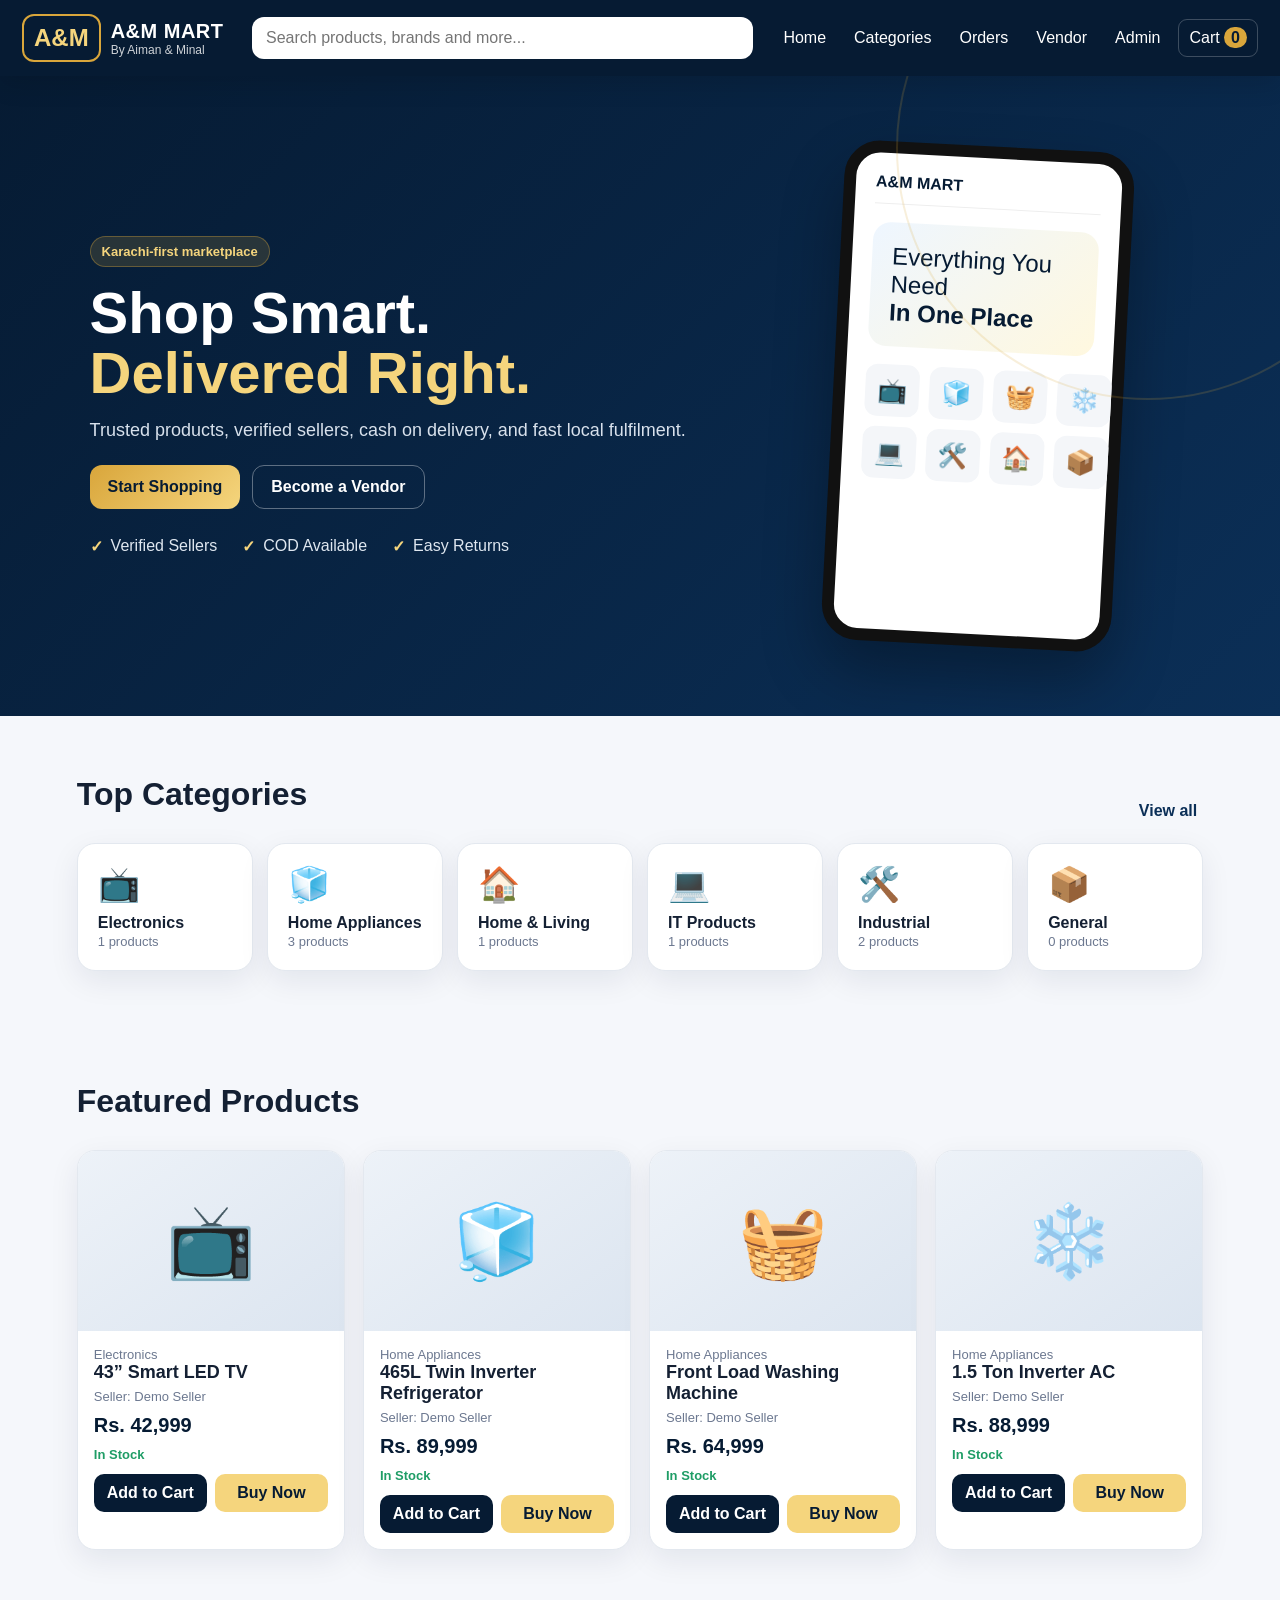
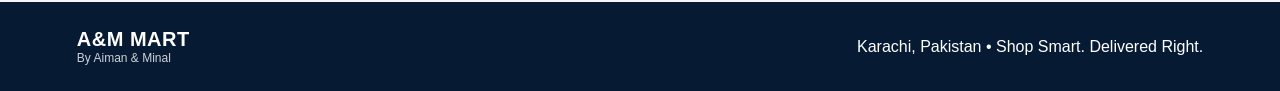
==== index.html @ db230c42 "Add files via upload" ====
<!doctype html>
<html lang="en">
<head>
  <meta charset="utf-8" />
  <meta name="viewport" content="width=device-width,initial-scale=1" />
  <title>A&M MART — By Aiman & Minal</title>
  <meta name="description" content="A&M MART — Shop Smart. Delivered Right." />
  <link rel="stylesheet" href="styles.css" />
</head>
<body>
  <header class="topbar">
    <div class="brand" onclick="go('home')">
      <div class="brand-mark">A&M</div>
      <div><div class="brand-name">A&M MART</div><div class="brand-sub">By Aiman & Minal</div></div>
    </div>
    <div class="search-wrap"><input id="searchInput" placeholder="Search products, brands and more..." oninput="renderProducts()" /></div>
    <nav class="nav-actions">
      <button onclick="go('home')">Home</button><button onclick="go('categories')">Categories</button><button onclick="go('orders')">Orders</button><button onclick="go('vendor')">Vendor</button><button onclick="go('admin')">Admin</button><button class="cart-btn" onclick="go('cart')">Cart <span id="cartCount">0</span></button>
    </nav>
  </header>
  <main>
    <section id="home" class="view active">
      <section class="hero">
        <div>
          <span class="pill">Karachi-first marketplace</span>
          <h1>Shop Smart.<br/><span>Delivered Right.</span></h1>
          <p>Trusted products, verified sellers, cash on delivery, and fast local fulfilment.</p>
          <div class="hero-actions"><button class="primary" onclick="go('categories')">Start Shopping</button><button class="ghost" onclick="go('vendor')">Become a Vendor</button></div>
          <div class="trust-grid"><div><b>✓</b><span>Verified Sellers</span></div><div><b>✓</b><span>COD Available</span></div><div><b>✓</b><span>Easy Returns</span></div></div>
        </div>
        <div class="hero-card"><div class="phone"><div class="phone-top">A&M MART</div><div class="promo">Everything You Need<br/><b>In One Place</b></div><div class="mini-grid"><span>📺</span><span>🧊</span><span>🧺</span><span>❄️</span><span>💻</span><span>🛠️</span><span>🏠</span><span>📦</span></div></div></div>
      </section>
      <section class="section"><div class="section-head"><h2>Top Categories</h2><button class="link-btn" onclick="go('categories')">View all</button></div><div id="categoryCards" class="category-grid"></div></section>
      <section class="section"><div class="section-head"><h2>Featured Products</h2></div><div id="featuredProducts" class="product-grid"></div></section>
    </section>
    <section id="categories" class="view"><section class="section"><div class="section-head stacked"><div><span class="pill">Browse</span><h2>Products & Categories</h2></div><select id="categoryFilter" onchange="renderProducts()"></select></div><div id="allProducts" class="product-grid"></div></section></section>
    <section id="cart" class="view"><section class="section narrow"><h2>Your Cart</h2><div id="cartItems"></div><div class="summary-card"><div><span>Subtotal</span><b id="cartSubtotal">Rs. 0</b></div><div><span>Delivery</span><b id="cartDelivery">Rs. 0</b></div><div class="total"><span>Total</span><b id="cartTotal">Rs. 0</b></div><button class="primary wide" onclick="go('checkout')">Proceed to Checkout</button></div></section></section>
    <section id="checkout" class="view"><section class="section narrow"><h2>Checkout</h2><div class="panel"><label>Full Name<input id="coName" placeholder="Customer name" /></label><label>Mobile Number<input id="coPhone" placeholder="03xx-xxxxxxx" /></label><label>Delivery Address<textarea id="coAddress" placeholder="Complete Karachi address"></textarea></label><label>Payment Method<select id="coPayment"><option>Cash on Delivery</option><option disabled>JazzCash (Coming Soon)</option><option disabled>Easypaisa (Coming Soon)</option></select></label><button class="primary wide" onclick="placeOrder()">Place Order</button></div></section></section>
    <section id="orders" class="view"><section class="section"><h2>My Orders</h2><div id="ordersList" class="orders-list"></div></section></section>
    <section id="vendor" class="view"><section class="section"><div class="dash-head"><div><span class="pill">Vendor Panel</span><h2>Seller Operations</h2></div><button class="primary" onclick="toggleVendorForm()">+ Add Product</button></div><div class="stats"><div><span>Products</span><b id="vProducts">0</b></div><div><span>Orders</span><b id="vOrders">0</b></div><div><span>Pending</span><b id="vPending">0</b></div><div><span>Revenue</span><b id="vRevenue">Rs. 0</b></div></div><div id="vendorForm" class="panel hidden"><h3>Add Vendor Product</h3><div class="form-grid"><label>Product Name<input id="vpName"/></label><label>Category<select id="vpCategory"></select></label><label>Price (PKR)<input id="vpPrice" type="number"/></label><label>Stock<input id="vpStock" type="number"/></label></div><button class="primary" onclick="addVendorProduct()">Save Product</button></div><div class="panel"><h3>Your Products</h3><div id="vendorProducts"></div></div></section></section>
    <section id="admin" class="view"><section class="section"><div class="dash-head"><div><span class="pill">Admin Panel</span><h2>Marketplace Control</h2></div></div><div class="stats"><div><span>Total Products</span><b id="aProducts">0</b></div><div><span>Total Orders</span><b id="aOrders">0</b></div><div><span>GMV</span><b id="aGMV">Rs. 0</b></div><div><span>Commission</span><b id="aCommission">Rs. 0</b></div></div><div class="panel"><h3>Orders</h3><div id="adminOrders"></div></div></section></section>
  </main>
  <footer><div><div class="brand-name">A&M MART</div><div class="brand-sub">By Aiman & Minal</div></div><div>Karachi, Pakistan • Shop Smart. Delivered Right.</div></footer>
  <div id="toast" class="toast"></div><script src="app.js"></script>
</body></html>
---- styles.css ----
:root{--navy:#061b33;--navy2:#0b2f57;--gold:#d9a63b;--gold2:#f5d57d;--bg:#f5f7fb;--white:#fff;--text:#142033;--muted:#6c7890;--border:#e3e8ef;--green:#1f9d66;--red:#d74f4f;--shadow:0 10px 30px rgba(9,31,58,.08)}*{box-sizing:border-box}body{margin:0;font-family:Inter,Segoe UI,Arial,sans-serif;background:var(--bg);color:var(--text)}button,input,select,textarea{font:inherit}.topbar{position:sticky;top:0;z-index:20;background:var(--navy);color:#fff;padding:14px 22px;display:flex;gap:20px;align-items:center;box-shadow:0 8px 24px rgba(0,0,0,.12)}.brand{display:flex;align-items:center;gap:10px;cursor:pointer;min-width:210px}.brand-mark{font-weight:900;color:var(--gold2);font-size:24px;border:2px solid var(--gold);padding:8px 10px;border-radius:12px}.brand-name{font-weight:900;letter-spacing:.5px;font-size:20px}.brand-sub{font-size:12px;opacity:.8}.search-wrap{flex:1}.search-wrap input{width:100%;padding:12px 14px;border-radius:12px;border:0;outline:0}.nav-actions{display:flex;gap:8px;flex-wrap:wrap}.nav-actions button{background:transparent;border:0;color:#fff;padding:9px 10px;border-radius:9px;cursor:pointer}.nav-actions button:hover{background:rgba(255,255,255,.08)}.cart-btn{border:1px solid rgba(255,255,255,.22)!important}.cart-btn span{background:var(--gold);color:var(--navy);padding:2px 7px;border-radius:999px;font-weight:700}main{min-height:calc(100vh - 160px)}.view{display:none}.view.active{display:block}.hero{min-height:560px;background:linear-gradient(135deg,var(--navy),var(--navy2));color:#fff;display:grid;grid-template-columns:1.2fr .8fr;gap:40px;align-items:center;padding:70px max(24px,7vw);overflow:hidden;position:relative}.hero:after{content:"";position:absolute;width:500px;height:500px;border:2px solid rgba(217,166,59,.18);border-radius:50%;right:-120px;top:-180px}.hero h1{font-size:58px;line-height:1.02;margin:16px 0}.hero h1 span{color:var(--gold2)}.hero p{font-size:18px;max-width:600px;color:#d8e1ec}.pill{display:inline-block;background:rgba(217,166,59,.16);color:#9a6b09;border:1px solid rgba(217,166,59,.35);padding:7px 11px;border-radius:999px;font-weight:700;font-size:13px}.hero .pill{color:var(--gold2)}.hero-actions{display:flex;gap:12px;margin-top:24px}.primary,.ghost{border:0;border-radius:12px;padding:12px 18px;font-weight:800;cursor:pointer}.primary{background:linear-gradient(135deg,var(--gold),var(--gold2));color:var(--navy)}.ghost{background:transparent;color:#fff;border:1px solid rgba(255,255,255,.35)}.wide{width:100%}.trust-grid{display:flex;gap:25px;margin-top:28px;flex-wrap:wrap}.trust-grid div{display:flex;gap:8px;align-items:center;color:#dfe7f0}.trust-grid b{color:var(--gold2)}.hero-card{display:flex;justify-content:center}.phone{width:290px;height:500px;border:12px solid #111;border-radius:36px;background:#fff;color:var(--text);padding:20px;box-shadow:0 30px 60px rgba(0,0,0,.3);transform:rotate(3deg)}.phone-top{font-weight:900;color:var(--navy);border-bottom:1px solid #eee;padding-bottom:12px}.promo{margin-top:18px;background:linear-gradient(135deg,#eef6ff,#fff8df);padding:20px;border-radius:18px;font-size:24px;color:var(--navy)}.mini-grid{display:grid;grid-template-columns:repeat(4,1fr);gap:10px;margin-top:18px}.mini-grid span{background:#f4f6f9;padding:12px;border-radius:12px;text-align:center;font-size:24px}.section{padding:52px max(24px,6vw)}.section.narrow{max-width:850px;margin:auto}.section-head,.dash-head{display:flex;justify-content:space-between;align-items:end;gap:20px;margin-bottom:22px}.section-head.stacked{align-items:center}.section h2{font-size:32px;margin:8px 0}.link-btn{background:none;border:0;color:var(--navy2);font-weight:800;cursor:pointer}.category-grid{display:grid;grid-template-columns:repeat(6,1fr);gap:14px}.category-card{background:#fff;border:1px solid var(--border);border-radius:18px;padding:20px;box-shadow:var(--shadow);cursor:pointer;transition:.2s}.category-card:hover{transform:translateY(-3px)}.category-icon{font-size:34px}.category-card b{display:block;margin-top:10px}.product-grid{display:grid;grid-template-columns:repeat(4,1fr);gap:18px}.product-card{background:#fff;border:1px solid var(--border);border-radius:18px;overflow:hidden;box-shadow:var(--shadow)}.product-img{height:180px;background:linear-gradient(145deg,#edf2f8,#dce5f0);display:grid;place-items:center;font-size:72px}.product-body{padding:16px}.product-body h3{margin:0 0 6px;font-size:18px}.muted{color:var(--muted);font-size:13px}.price{font-size:20px;font-weight:900;color:var(--navy);margin:10px 0}.stock{color:var(--green);font-weight:700;font-size:13px}.product-actions{display:flex;gap:8px;margin-top:12px}.product-actions button{flex:1;padding:10px;border-radius:10px;border:0;cursor:pointer;font-weight:700}.add{background:var(--navy);color:#fff}.buy{background:var(--gold2);color:var(--navy)}.panel,.summary-card{background:#fff;border:1px solid var(--border);border-radius:18px;padding:22px;box-shadow:var(--shadow);margin-top:18px}.panel label{display:flex;flex-direction:column;gap:7px;font-weight:700;margin-bottom:14px}.panel input,.panel select,.panel textarea,.section select{padding:11px 12px;border:1px solid var(--border);border-radius:10px;outline:none;background:#fff}.panel textarea{min-height:90px}.summary-card>div{display:flex;justify-content:space-between;padding:10px 0}.summary-card .total{border-top:1px solid var(--border);font-size:20px}.cart-row,.order-card,.vendor-row{display:flex;gap:14px;align-items:center;background:#fff;border:1px solid var(--border);border-radius:14px;padding:14px;margin:10px 0}.cart-thumb{width:70px;height:70px;border-radius:12px;background:#edf2f8;display:grid;place-items:center;font-size:34px}.grow{flex:1}.qty{display:flex;gap:8px;align-items:center}.qty button{border:1px solid var(--border);background:#fff;width:30px;height:30px;border-radius:8px;cursor:pointer}.remove{color:var(--red);cursor:pointer;font-weight:700}.stats{display:grid;grid-template-columns:repeat(4,1fr);gap:14px;margin:22px 0}.stats>div{background:#fff;border:1px solid var(--border);border-radius:16px;padding:20px;box-shadow:var(--shadow)}.stats span{display:block;color:var(--muted);font-size:13px}.stats b{font-size:25px;margin-top:6px;display:block}.form-grid{display:grid;grid-template-columns:1fr 1fr;gap:14px}.hidden{display:none!important}.status{font-size:12px;font-weight:800;padding:5px 8px;border-radius:999px;background:#e8f8f0;color:var(--green)}footer{background:var(--navy);color:#fff;padding:26px max(24px,6vw);display:flex;justify-content:space-between;align-items:center;gap:20px}.toast{position:fixed;right:20px;bottom:20px;background:#111;color:#fff;padding:12px 16px;border-radius:12px;opacity:0;transform:translateY(10px);transition:.25s;pointer-events:none}.toast.show{opacity:1;transform:none}@media(max-width:1050px){.nav-actions{display:none}.product-grid{grid-template-columns:repeat(2,1fr)}.category-grid{grid-template-columns:repeat(3,1fr)}.hero{grid-template-columns:1fr}.hero-card{display:none}.stats{grid-template-columns:repeat(2,1fr)}}@media(max-width:650px){.topbar{flex-wrap:wrap}.brand{min-width:auto}.search-wrap{order:3;flex-basis:100%}.hero{padding:46px 22px}.hero h1{font-size:42px}.section{padding:34px 18px}.product-grid{grid-template-columns:1fr}.category-grid{grid-template-columns:repeat(2,1fr)}.stats{grid-template-columns:1fr 1fr}.form-grid{grid-template-columns:1fr}.section-head,.dash-head{align-items:flex-start;flex-direction:column}footer{flex-direction:column;align-items:flex-start}}
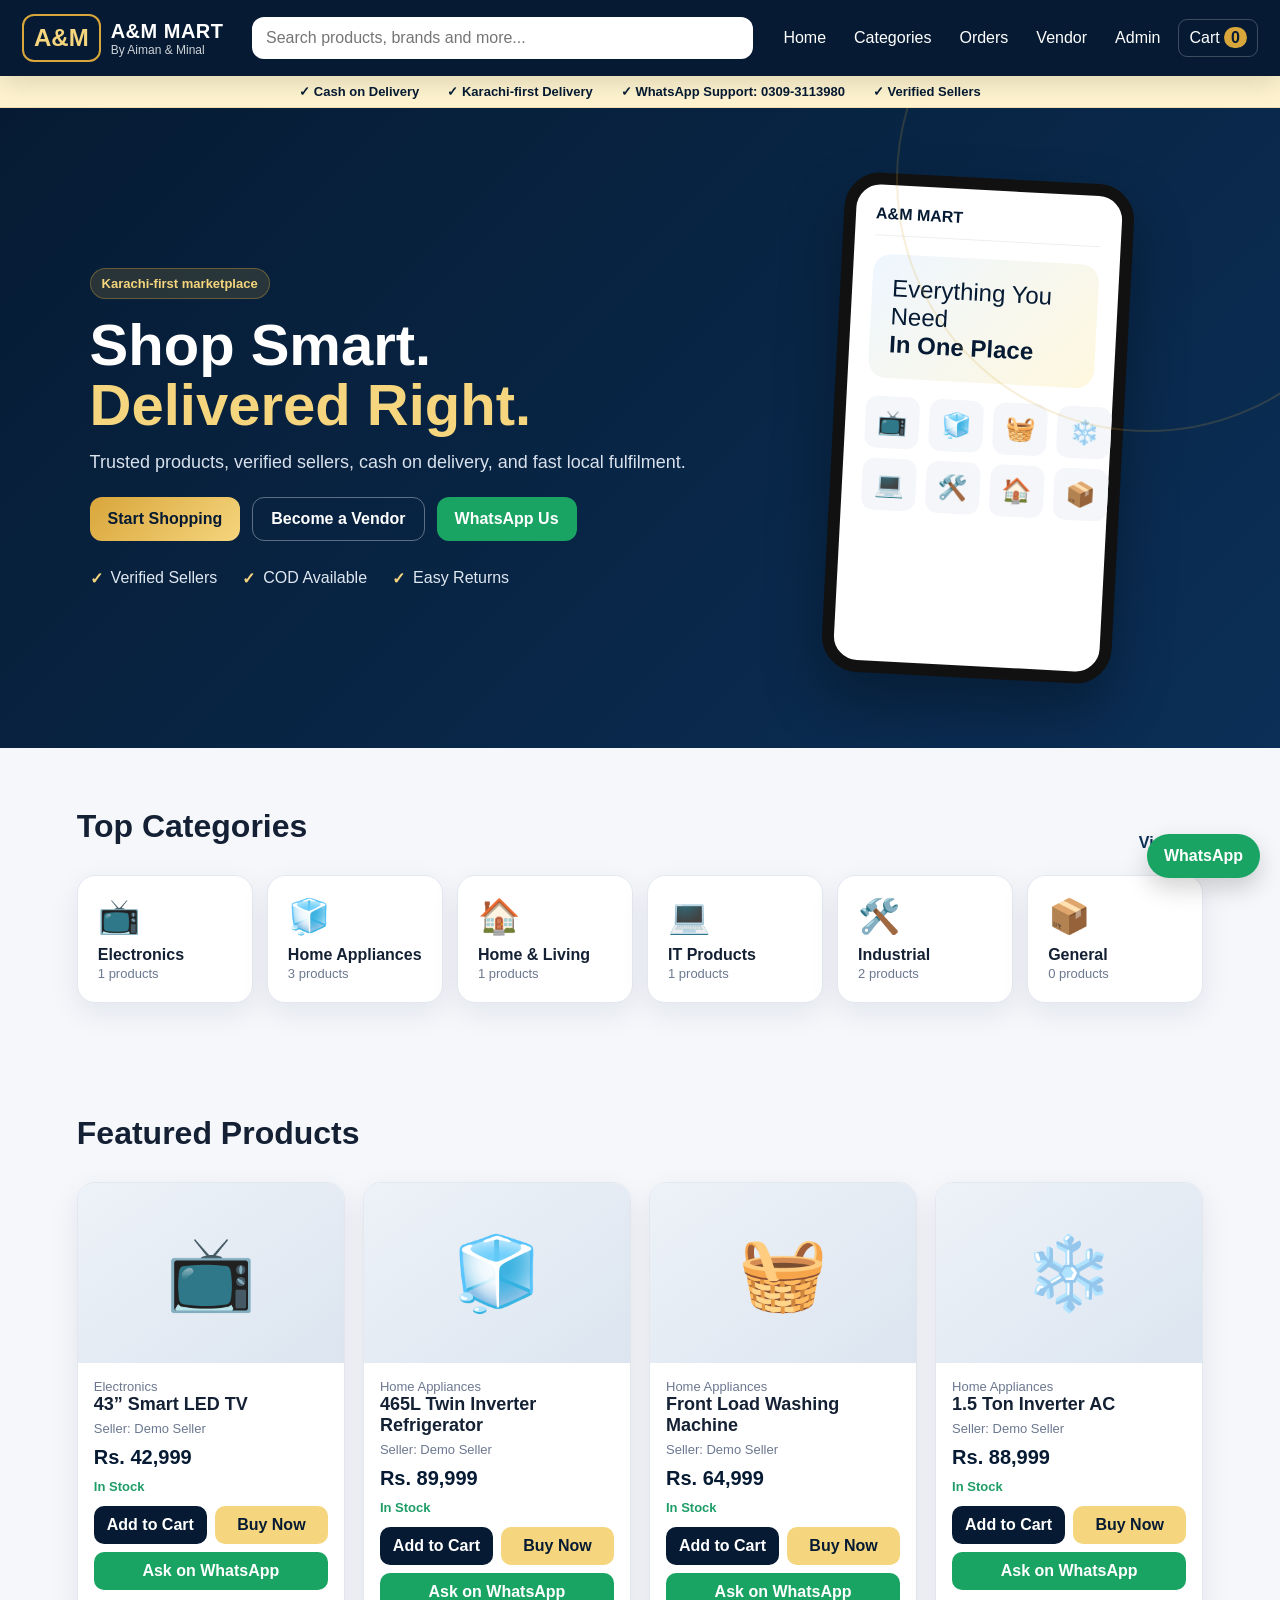
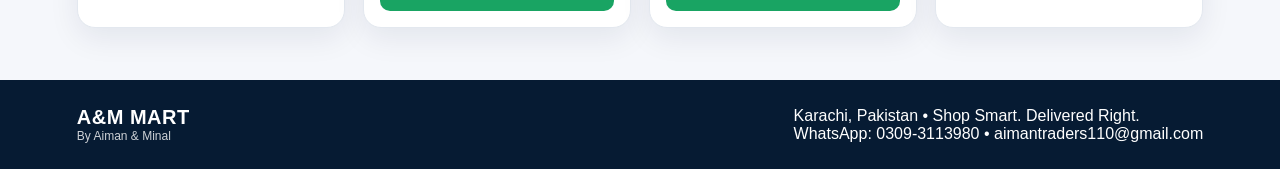
==== commit cfbc76d9: "Add files via upload" ====
--- a/index.html
+++ b/index.html
@@ -18,6 +18,7 @@
       <button onclick="go('home')">Home</button><button onclick="go('categories')">Categories</button><button onclick="go('orders')">Orders</button><button onclick="go('vendor')">Vendor</button><button onclick="go('admin')">Admin</button><button class="cart-btn" onclick="go('cart')">Cart <span id="cartCount">0</span></button>
     </nav>
   </header>
+<div class="top-strip"><span>✓ Cash on Delivery</span><span>✓ Karachi-first Delivery</span><span>✓ WhatsApp Support: 0309-3113980</span><span>✓ Verified Sellers</span></div>
   <main>
     <section id="home" class="view active">
       <section class="hero">
@@ -25,7 +26,8 @@
           <span class="pill">Karachi-first marketplace</span>
           <h1>Shop Smart.<br/><span>Delivered Right.</span></h1>
           <p>Trusted products, verified sellers, cash on delivery, and fast local fulfilment.</p>
-          <div class="hero-actions"><button class="primary" onclick="go('categories')">Start Shopping</button><button class="ghost" onclick="go('vendor')">Become a Vendor</button></div>
+          <div class="hero-actions"><button class="primary" onclick="go('categories')">Start Shopping</button><button class="ghost" onclick="go('vendor')">Become a Vendor</button>
+            <button class="whatsapp" onclick="openWhatsAppGeneral()">WhatsApp Us</button></div>
           <div class="trust-grid"><div><b>✓</b><span>Verified Sellers</span></div><div><b>✓</b><span>COD Available</span></div><div><b>✓</b><span>Easy Returns</span></div></div>
         </div>
         <div class="hero-card"><div class="phone"><div class="phone-top">A&M MART</div><div class="promo">Everything You Need<br/><b>In One Place</b></div><div class="mini-grid"><span>📺</span><span>🧊</span><span>🧺</span><span>❄️</span><span>💻</span><span>🛠️</span><span>🏠</span><span>📦</span></div></div></div>
@@ -34,12 +36,16 @@
       <section class="section"><div class="section-head"><h2>Featured Products</h2></div><div id="featuredProducts" class="product-grid"></div></section>
     </section>
     <section id="categories" class="view"><section class="section"><div class="section-head stacked"><div><span class="pill">Browse</span><h2>Products & Categories</h2></div><select id="categoryFilter" onchange="renderProducts()"></select></div><div id="allProducts" class="product-grid"></div></section></section>
-    <section id="cart" class="view"><section class="section narrow"><h2>Your Cart</h2><div id="cartItems"></div><div class="summary-card"><div><span>Subtotal</span><b id="cartSubtotal">Rs. 0</b></div><div><span>Delivery</span><b id="cartDelivery">Rs. 0</b></div><div class="total"><span>Total</span><b id="cartTotal">Rs. 0</b></div><button class="primary wide" onclick="go('checkout')">Proceed to Checkout</button></div></section></section>
-    <section id="checkout" class="view"><section class="section narrow"><h2>Checkout</h2><div class="panel"><label>Full Name<input id="coName" placeholder="Customer name" /></label><label>Mobile Number<input id="coPhone" placeholder="03xx-xxxxxxx" /></label><label>Delivery Address<textarea id="coAddress" placeholder="Complete Karachi address"></textarea></label><label>Payment Method<select id="coPayment"><option>Cash on Delivery</option><option disabled>JazzCash (Coming Soon)</option><option disabled>Easypaisa (Coming Soon)</option></select></label><button class="primary wide" onclick="placeOrder()">Place Order</button></div></section></section>
+    <section id="cart" class="view"><section class="section narrow"><h2>Your Cart</h2><div id="cartItems"></div><div class="summary-card"><div><span>Subtotal</span><b id="cartSubtotal">Rs. 0</b></div><div><span>Delivery</span><b id="cartDelivery">Rs. 0</b></div><div class="total"><span>Total</span><b id="cartTotal">Rs. 0</b></div><button class="primary wide" onclick="go('checkout')">Proceed to Checkout</button>
+          <button class="whatsapp wide" onclick="orderCartOnWhatsApp()">Order Cart on WhatsApp</button></div></section></section>
+    <section id="checkout" class="view"><section class="section narrow"><h2>Checkout</h2><div class="panel"><label>Full Name<input id="coName" placeholder="Customer name" /></label><label>Mobile Number<input id="coPhone" placeholder="03xx-xxxxxxx" /></label><label>Delivery Address<textarea id="coAddress" placeholder="Complete Karachi address"></textarea></label><label>Payment Method<select id="coPayment"><option>Cash on Delivery</option><option disabled>JazzCash (Coming Soon)</option><option disabled>Easypaisa (Coming Soon)</option></select></label><button class="primary wide" onclick="placeOrder()">Place COD Order</button>
+          <button class="whatsapp wide" onclick="checkoutOnWhatsApp()">Confirm via WhatsApp</button></div></section></section>
     <section id="orders" class="view"><section class="section"><h2>My Orders</h2><div id="ordersList" class="orders-list"></div></section></section>
-    <section id="vendor" class="view"><section class="section"><div class="dash-head"><div><span class="pill">Vendor Panel</span><h2>Seller Operations</h2></div><button class="primary" onclick="toggleVendorForm()">+ Add Product</button></div><div class="stats"><div><span>Products</span><b id="vProducts">0</b></div><div><span>Orders</span><b id="vOrders">0</b></div><div><span>Pending</span><b id="vPending">0</b></div><div><span>Revenue</span><b id="vRevenue">Rs. 0</b></div></div><div id="vendorForm" class="panel hidden"><h3>Add Vendor Product</h3><div class="form-grid"><label>Product Name<input id="vpName"/></label><label>Category<select id="vpCategory"></select></label><label>Price (PKR)<input id="vpPrice" type="number"/></label><label>Stock<input id="vpStock" type="number"/></label></div><button class="primary" onclick="addVendorProduct()">Save Product</button></div><div class="panel"><h3>Your Products</h3><div id="vendorProducts"></div></div></section></section>
+    <section id="vendor" class="view"><section class="section"><div class="dash-head"><div><span class="pill">Vendor Panel</span><h2>Seller Operations</h2></div><button class="primary" onclick="toggleVendorForm()">+ Add Product</button></div><div class="vendor-callout"><div><h3>Want to sell on A&M MART?</h3><p>Register as a vendor and list products without A&M holding stock.</p></div><button class="whatsapp" onclick="vendorWhatsApp()">Register on WhatsApp</button></div>
+        <div class="stats"><div><span>Products</span><b id="vProducts">0</b></div><div><span>Orders</span><b id="vOrders">0</b></div><div><span>Pending</span><b id="vPending">0</b></div><div><span>Revenue</span><b id="vRevenue">Rs. 0</b></div></div><div id="vendorForm" class="panel hidden"><h3>Add Vendor Product</h3><div class="form-grid"><label>Product Name<input id="vpName"/></label><label>Category<select id="vpCategory"></select></label><label>Price (PKR)<input id="vpPrice" type="number"/></label><label>Stock<input id="vpStock" type="number"/></label></div><button class="primary" onclick="addVendorProduct()">Save Product</button></div><div class="panel"><h3>Your Products</h3><div id="vendorProducts"></div></div></section></section>
     <section id="admin" class="view"><section class="section"><div class="dash-head"><div><span class="pill">Admin Panel</span><h2>Marketplace Control</h2></div></div><div class="stats"><div><span>Total Products</span><b id="aProducts">0</b></div><div><span>Total Orders</span><b id="aOrders">0</b></div><div><span>GMV</span><b id="aGMV">Rs. 0</b></div><div><span>Commission</span><b id="aCommission">Rs. 0</b></div></div><div class="panel"><h3>Orders</h3><div id="adminOrders"></div></div></section></section>
   </main>
-  <footer><div><div class="brand-name">A&M MART</div><div class="brand-sub">By Aiman & Minal</div></div><div>Karachi, Pakistan • Shop Smart. Delivered Right.</div></footer>
+  <a class="floating-wa" href="https://wa.me/923093113980?text=Assalam-o-Alaikum%20A%26M%20MART" target="_blank" rel="noopener">WhatsApp</a>
+  <footer><div><div class="brand-name">A&M MART</div><div class="brand-sub">By Aiman & Minal</div></div><div>Karachi, Pakistan • Shop Smart. Delivered Right.<br>WhatsApp: 0309-3113980 • aimantraders110@gmail.com</div></footer>
   <div id="toast" class="toast"></div><script src="app.js"></script>
 </body></html>
--- a/styles.css
+++ b/styles.css
@@ -1 +1,3 @@
 :root{--navy:#061b33;--navy2:#0b2f57;--gold:#d9a63b;--gold2:#f5d57d;--bg:#f5f7fb;--white:#fff;--text:#142033;--muted:#6c7890;--border:#e3e8ef;--green:#1f9d66;--red:#d74f4f;--shadow:0 10px 30px rgba(9,31,58,.08)}*{box-sizing:border-box}body{margin:0;font-family:Inter,Segoe UI,Arial,sans-serif;background:var(--bg);color:var(--text)}button,input,select,textarea{font:inherit}.topbar{position:sticky;top:0;z-index:20;background:var(--navy);color:#fff;padding:14px 22px;display:flex;gap:20px;align-items:center;box-shadow:0 8px 24px rgba(0,0,0,.12)}.brand{display:flex;align-items:center;gap:10px;cursor:pointer;min-width:210px}.brand-mark{font-weight:900;color:var(--gold2);font-size:24px;border:2px solid var(--gold);padding:8px 10px;border-radius:12px}.brand-name{font-weight:900;letter-spacing:.5px;font-size:20px}.brand-sub{font-size:12px;opacity:.8}.search-wrap{flex:1}.search-wrap input{width:100%;padding:12px 14px;border-radius:12px;border:0;outline:0}.nav-actions{display:flex;gap:8px;flex-wrap:wrap}.nav-actions button{background:transparent;border:0;color:#fff;padding:9px 10px;border-radius:9px;cursor:pointer}.nav-actions button:hover{background:rgba(255,255,255,.08)}.cart-btn{border:1px solid rgba(255,255,255,.22)!important}.cart-btn span{background:var(--gold);color:var(--navy);padding:2px 7px;border-radius:999px;font-weight:700}main{min-height:calc(100vh - 160px)}.view{display:none}.view.active{display:block}.hero{min-height:560px;background:linear-gradient(135deg,var(--navy),var(--navy2));color:#fff;display:grid;grid-template-columns:1.2fr .8fr;gap:40px;align-items:center;padding:70px max(24px,7vw);overflow:hidden;position:relative}.hero:after{content:"";position:absolute;width:500px;height:500px;border:2px solid rgba(217,166,59,.18);border-radius:50%;right:-120px;top:-180px}.hero h1{font-size:58px;line-height:1.02;margin:16px 0}.hero h1 span{color:var(--gold2)}.hero p{font-size:18px;max-width:600px;color:#d8e1ec}.pill{display:inline-block;background:rgba(217,166,59,.16);color:#9a6b09;border:1px solid rgba(217,166,59,.35);padding:7px 11px;border-radius:999px;font-weight:700;font-size:13px}.hero .pill{color:var(--gold2)}.hero-actions{display:flex;gap:12px;margin-top:24px}.primary,.ghost{border:0;border-radius:12px;padding:12px 18px;font-weight:800;cursor:pointer}.primary{background:linear-gradient(135deg,var(--gold),var(--gold2));color:var(--navy)}.ghost{background:transparent;color:#fff;border:1px solid rgba(255,255,255,.35)}.wide{width:100%}.trust-grid{display:flex;gap:25px;margin-top:28px;flex-wrap:wrap}.trust-grid div{display:flex;gap:8px;align-items:center;color:#dfe7f0}.trust-grid b{color:var(--gold2)}.hero-card{display:flex;justify-content:center}.phone{width:290px;height:500px;border:12px solid #111;border-radius:36px;background:#fff;color:var(--text);padding:20px;box-shadow:0 30px 60px rgba(0,0,0,.3);transform:rotate(3deg)}.phone-top{font-weight:900;color:var(--navy);border-bottom:1px solid #eee;padding-bottom:12px}.promo{margin-top:18px;background:linear-gradient(135deg,#eef6ff,#fff8df);padding:20px;border-radius:18px;font-size:24px;color:var(--navy)}.mini-grid{display:grid;grid-template-columns:repeat(4,1fr);gap:10px;margin-top:18px}.mini-grid span{background:#f4f6f9;padding:12px;border-radius:12px;text-align:center;font-size:24px}.section{padding:52px max(24px,6vw)}.section.narrow{max-width:850px;margin:auto}.section-head,.dash-head{display:flex;justify-content:space-between;align-items:end;gap:20px;margin-bottom:22px}.section-head.stacked{align-items:center}.section h2{font-size:32px;margin:8px 0}.link-btn{background:none;border:0;color:var(--navy2);font-weight:800;cursor:pointer}.category-grid{display:grid;grid-template-columns:repeat(6,1fr);gap:14px}.category-card{background:#fff;border:1px solid var(--border);border-radius:18px;padding:20px;box-shadow:var(--shadow);cursor:pointer;transition:.2s}.category-card:hover{transform:translateY(-3px)}.category-icon{font-size:34px}.category-card b{display:block;margin-top:10px}.product-grid{display:grid;grid-template-columns:repeat(4,1fr);gap:18px}.product-card{background:#fff;border:1px solid var(--border);border-radius:18px;overflow:hidden;box-shadow:var(--shadow)}.product-img{height:180px;background:linear-gradient(145deg,#edf2f8,#dce5f0);display:grid;place-items:center;font-size:72px}.product-body{padding:16px}.product-body h3{margin:0 0 6px;font-size:18px}.muted{color:var(--muted);font-size:13px}.price{font-size:20px;font-weight:900;color:var(--navy);margin:10px 0}.stock{color:var(--green);font-weight:700;font-size:13px}.product-actions{display:flex;gap:8px;margin-top:12px}.product-actions button{flex:1;padding:10px;border-radius:10px;border:0;cursor:pointer;font-weight:700}.add{background:var(--navy);color:#fff}.buy{background:var(--gold2);color:var(--navy)}.panel,.summary-card{background:#fff;border:1px solid var(--border);border-radius:18px;padding:22px;box-shadow:var(--shadow);margin-top:18px}.panel label{display:flex;flex-direction:column;gap:7px;font-weight:700;margin-bottom:14px}.panel input,.panel select,.panel textarea,.section select{padding:11px 12px;border:1px solid var(--border);border-radius:10px;outline:none;background:#fff}.panel textarea{min-height:90px}.summary-card>div{display:flex;justify-content:space-between;padding:10px 0}.summary-card .total{border-top:1px solid var(--border);font-size:20px}.cart-row,.order-card,.vendor-row{display:flex;gap:14px;align-items:center;background:#fff;border:1px solid var(--border);border-radius:14px;padding:14px;margin:10px 0}.cart-thumb{width:70px;height:70px;border-radius:12px;background:#edf2f8;display:grid;place-items:center;font-size:34px}.grow{flex:1}.qty{display:flex;gap:8px;align-items:center}.qty button{border:1px solid var(--border);background:#fff;width:30px;height:30px;border-radius:8px;cursor:pointer}.remove{color:var(--red);cursor:pointer;font-weight:700}.stats{display:grid;grid-template-columns:repeat(4,1fr);gap:14px;margin:22px 0}.stats>div{background:#fff;border:1px solid var(--border);border-radius:16px;padding:20px;box-shadow:var(--shadow)}.stats span{display:block;color:var(--muted);font-size:13px}.stats b{font-size:25px;margin-top:6px;display:block}.form-grid{display:grid;grid-template-columns:1fr 1fr;gap:14px}.hidden{display:none!important}.status{font-size:12px;font-weight:800;padding:5px 8px;border-radius:999px;background:#e8f8f0;color:var(--green)}footer{background:var(--navy);color:#fff;padding:26px max(24px,6vw);display:flex;justify-content:space-between;align-items:center;gap:20px}.toast{position:fixed;right:20px;bottom:20px;background:#111;color:#fff;padding:12px 16px;border-radius:12px;opacity:0;transform:translateY(10px);transition:.25s;pointer-events:none}.toast.show{opacity:1;transform:none}@media(max-width:1050px){.nav-actions{display:none}.product-grid{grid-template-columns:repeat(2,1fr)}.category-grid{grid-template-columns:repeat(3,1fr)}.hero{grid-template-columns:1fr}.hero-card{display:none}.stats{grid-template-columns:repeat(2,1fr)}}@media(max-width:650px){.topbar{flex-wrap:wrap}.brand{min-width:auto}.search-wrap{order:3;flex-basis:100%}.hero{padding:46px 22px}.hero h1{font-size:42px}.section{padding:34px 18px}.product-grid{grid-template-columns:1fr}.category-grid{grid-template-columns:repeat(2,1fr)}.stats{grid-template-columns:1fr 1fr}.form-grid{grid-template-columns:1fr}.section-head,.dash-head{align-items:flex-start;flex-direction:column}footer{flex-direction:column;align-items:flex-start}}
+
+.top-strip{background:#fff4cf;color:var(--navy);display:flex;justify-content:center;gap:28px;padding:8px 15px;font-size:13px;font-weight:700;border-bottom:1px solid #f0ddb0;flex-wrap:wrap}.whatsapp{background:#19a463!important;color:#fff!important;border:0;border-radius:12px;padding:12px 18px;font-weight:800;cursor:pointer}.floating-wa{position:fixed;right:20px;bottom:22px;z-index:30;background:#19a463;color:#fff;text-decoration:none;font-weight:800;padding:13px 17px;border-radius:999px;box-shadow:0 10px 25px rgba(0,0,0,.18)}.vendor-callout{background:linear-gradient(135deg,var(--navy),var(--navy2));color:#fff;padding:22px;border-radius:18px;display:flex;justify-content:space-between;align-items:center;gap:20px;margin:18px 0}.vendor-callout h3{margin:0 0 6px}.vendor-callout p{margin:0;color:#d9e2ec}.wa-product{grid-column:1/3;background:#19a463!important;color:#fff!important}.product-actions{display:grid!important;grid-template-columns:1fr 1fr!important}.wide.whatsapp{margin-top:9px;width:100%}@media(max-width:650px){.vendor-callout{flex-direction:column;align-items:flex-start}}
